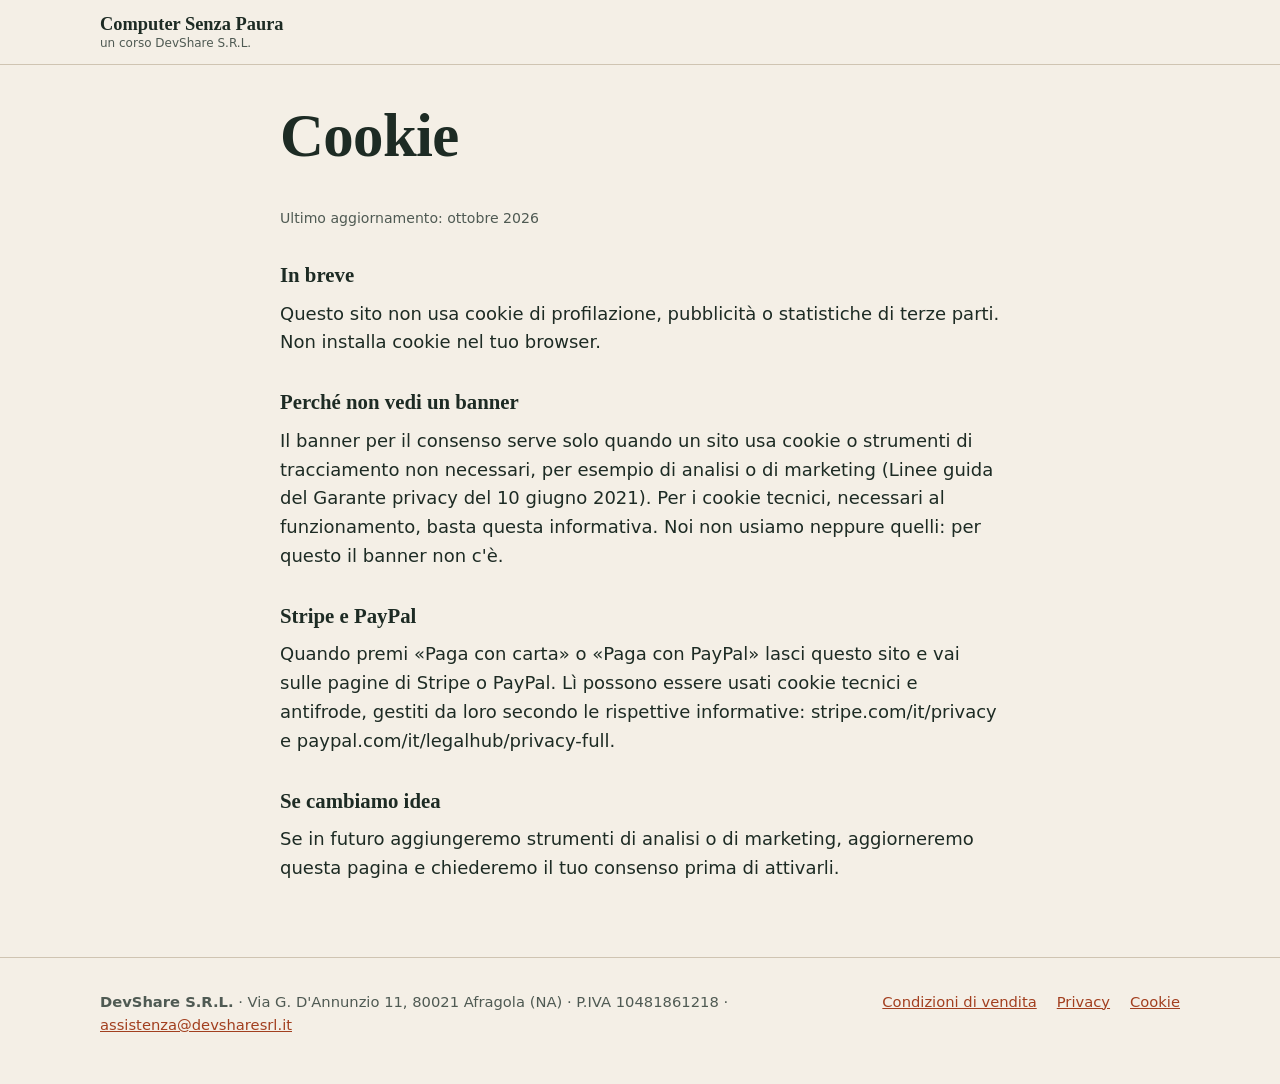
==== vlrifw44kqo34eb7luow/legal/cookie.html @ 760929f6 "static preview" ====
<!doctype html>
<html lang="it">
<head>
<meta charset="utf-8">
<meta name="viewport" content="width=device-width, initial-scale=1">
<meta http-equiv="Content-Security-Policy" content="default-src 'self'; script-src 'self'; style-src 'self'; img-src 'self' data:; font-src 'self'; connect-src 'none'; object-src 'none'; base-uri 'self'; form-action 'none'; upgrade-insecure-requests">
<meta name="referrer" content="strict-origin-when-cross-origin">
<meta name="robots" content="noindex, nofollow, noarchive">
<title>Cookie · Computer Senza Paura</title>
<link rel="icon" href="../assets/favicon.svg" type="image/svg+xml">
<link rel="stylesheet" href="../styles.css">
</head>
<body>
<header class="top"><div class="wrap top-in"><a class="brand" href="../">Computer Senza Paura<small>un corso DevShare S.R.L.</small></a></div></header>
<main class="wrap doc">
<h1>Cookie</h1>
<p class="small">Ultimo aggiornamento: ottobre 2026</p>
<h2>In breve</h2>
<p>Questo sito non usa cookie di profilazione, pubblicità o statistiche di terze parti. Non installa cookie nel tuo browser.</p>
<h2>Perché non vedi un banner</h2>
<p>Il banner per il consenso serve solo quando un sito usa cookie o strumenti di tracciamento non necessari, per esempio di analisi o di marketing (Linee guida del Garante privacy del 10 giugno 2021). Per i cookie tecnici, necessari al funzionamento, basta questa informativa. Noi non usiamo neppure quelli: per questo il banner non c'è.</p>
<h2>Stripe e PayPal</h2>
<p>Quando premi «Paga con carta» o «Paga con PayPal» lasci questo sito e vai sulle pagine di Stripe o PayPal. Lì possono essere usati cookie tecnici e antifrode, gestiti da loro secondo le rispettive informative: stripe.com/it/privacy e paypal.com/it/legalhub/privacy-full.</p>
<h2>Se cambiamo idea</h2>
<p>Se in futuro aggiungeremo strumenti di analisi o di marketing, aggiorneremo questa pagina e chiederemo il tuo consenso prima di attivarli.</p>
</main>
<footer class="foot"><div class="wrap foot-in"><div><p><strong>DevShare S.R.L.</strong> · Via G. D'Annunzio 11, 80021 Afragola (NA) · P.IVA 10481861218 · <a href="mailto:assistenza@devsharesrl.it">assistenza@devsharesrl.it</a></p></div>
<ul class="foot-links"><li><a href="../legal/termini.html">Condizioni di vendita</a></li><li><a href="../legal/privacy.html">Privacy</a></li><li><a href="../legal/cookie.html">Cookie</a></li></ul></div></footer>
</body>
</html>
---- vlrifw44kqo34eb7luow/styles.css ----
:root{--paper:#f4efe6;--paper2:#ebe3d6;--ink:#1d2b24;--muted:#4f5a53;--accent:#c4502b;--accent-d:#a23f1f;--line:#cfc4b2;
--serif:Charter,"Bitstream Charter","Sitka Text",Cambria,Georgia,serif;--sans:system-ui,-apple-system,"Segoe UI",Roboto,"Helvetica Neue",Arial,sans-serif}
*{box-sizing:border-box}
html{-webkit-text-size-adjust:100%}
body{margin:0;background:var(--paper);color:var(--ink);font:18px/1.6 var(--sans)}
img{max-width:100%;height:auto;display:block}
a{color:var(--accent-d)}
h1,h2,h3{font-family:var(--serif);font-weight:700;line-height:1.15;margin:0 0 .6em}
h1{font-size:clamp(2.2rem,8vw,3.8rem);letter-spacing:-.01em}
h2{font-size:clamp(1.5rem,5vw,2.2rem)}
h3{font-size:1.2rem;margin-bottom:.3em}
p{margin:0 0 1em}
.wrap{max-width:1120px;margin:0 auto;padding:0 20px}
.skip{position:absolute;left:-999px}.skip:focus{left:10px;top:10px;background:#fff;padding:8px;z-index:9}
.top{border-bottom:1px solid var(--line);background:var(--paper)}
.top-in{display:flex;justify-content:space-between;align-items:center;min-height:64px;gap:12px}
.brand{font-family:var(--serif);font-weight:700;font-size:1.15rem;color:var(--ink);text-decoration:none;line-height:1.1}
.brand small{display:block;font:400 .75rem var(--sans);color:var(--muted);margin-top:2px}
.top-buy{font-weight:600;font-size:.95rem;color:var(--ink);border:2px solid var(--ink);padding:6px 12px;border-radius:4px;text-decoration:none;white-space:nowrap}
.kicker{text-transform:uppercase;letter-spacing:.08em;font-size:.8rem;font-weight:700;color:var(--accent-d);margin-bottom:.8em}
.hero{display:grid;gap:28px;padding-top:36px;padding-bottom:48px}
.lead{font-size:1.15rem;color:var(--muted);max-width:34em}
.price-row{display:flex;flex-wrap:wrap;align-items:center;gap:16px 22px;margin-top:8px}
.price-note{font-size:.9rem;color:var(--muted);margin:0}
.hero-img img{border-radius:4px;box-shadow:12px 12px 0 var(--paper2)}
.btn{display:inline-block;background:var(--accent);color:#fff;font-weight:700;text-decoration:none;padding:14px 22px;border-radius:4px;border:2px solid var(--accent);font-size:1.05rem;cursor:pointer}
.btn:hover{background:var(--accent-d);border-color:var(--accent-d)}
.btn-alt{background:transparent;color:var(--ink);border-color:var(--ink)}
.btn-alt:hover{background:var(--ink);color:#fff;border-color:var(--ink)}
.btn[aria-disabled=true]{opacity:.4;cursor:not-allowed;pointer-events:none}
.band{background:var(--ink);color:var(--paper);padding:48px 0}
.band a{color:#f0b49b}
.two{display:grid;gap:24px}
.plain{list-style:none;padding:0;margin:0;font-family:var(--serif);font-size:1.15rem}
.plain li{padding:10px 0;border-bottom:1px solid #3a4a41}
.section{padding-top:56px;padding-bottom:56px}
.intro{max-width:40em;color:var(--muted)}
.chapters{list-style:none;padding:0;margin:28px 0 12px;border-top:2px solid var(--ink)}
.chapters li{display:flex;gap:18px;padding:20px 0;border-bottom:1px solid var(--line)}
.chapters .n{font-family:var(--serif);font-size:2.2rem;line-height:1;color:var(--accent);min-width:1.2em}
.chapters p{margin:0;color:var(--muted)}
.small{font-size:.88rem;color:var(--muted)}
.band .small{color:#c9c2b4}
.pages{max-width:760px;display:grid;grid-template-columns:repeat(3,1fr);gap:14px;margin-top:20px}
.page{margin:0}
.page figcaption{font-size:.85rem;color:var(--muted);margin-top:8px}
.ph-in{aspect-ratio:210/297;background:#fff;border:1px solid var(--line);display:flex;flex-direction:column;justify-content:center;align-items:center;text-align:center;padding:10px;font-size:.8rem;gap:4px;background-image:repeating-linear-gradient(0deg,transparent 0 14px,#eee8dd 14px 15px)}
.ph-in b{font-family:var(--serif);font-size:1rem}
.ph-in em{color:var(--accent-d);font-style:normal;font-weight:600}
.checks{list-style:none;padding:0;margin:0}
.checks li{padding:10px 0 10px 30px;position:relative;border-bottom:1px solid #3a4a41}
.checks li::before{content:"";position:absolute;left:4px;top:18px;width:12px;height:7px;border-left:3px solid #f0b49b;border-bottom:3px solid #f0b49b;transform:rotate(-45deg)}
.buy-box{background:#fff;border:2px solid var(--ink);padding:28px 22px;max-width:640px}
.big-price{font-family:var(--serif);font-size:4rem;line-height:1;margin:0 0 .1em}
.consent{margin:22px 0 18px;padding:14px;background:var(--paper);border-left:4px solid var(--accent)}
.consent label{display:flex;gap:12px;font-size:.95rem;cursor:pointer}
.consent input{width:24px;height:24px;flex:none;margin-top:2px;accent-color:var(--accent)}
.pay{display:flex;flex-wrap:wrap;gap:12px;margin-bottom:10px}
.pay .btn{flex:1 1 200px;text-align:center}
details{border-bottom:1px solid var(--line);padding:14px 0}
details:first-of-type{border-top:2px solid var(--ink)}
summary{cursor:pointer;font-weight:600;font-size:1.05rem}
details p{margin:10px 0 0;color:var(--muted)}
.foot{border-top:1px solid var(--line);padding:32px 0;font-size:.92rem;color:var(--muted)}
.foot-in{display:grid;gap:16px}
.foot-links{list-style:none;padding:0;margin:0;display:flex;flex-wrap:wrap;gap:8px 20px}
.doc{max-width:760px;padding-top:36px;padding-bottom:56px}
.doc h2{font-size:1.3rem;margin-top:1.6em}
.download{background:#fff;border:2px solid var(--ink);padding:24px;margin:24px 0}
:focus-visible{outline:3px solid var(--accent);outline-offset:2px}
@media (min-width:900px){
 .hero{grid-template-columns:1.05fr 1fr;align-items:center;padding-top:64px;padding-bottom:80px}
 .two{grid-template-columns:1fr 1fr;gap:56px}
 .foot-in{grid-template-columns:1fr auto}
}
@media (max-width:420px){.pages{grid-template-columns:repeat(3,1fr);gap:8px}.ph-in{font-size:.65rem}}
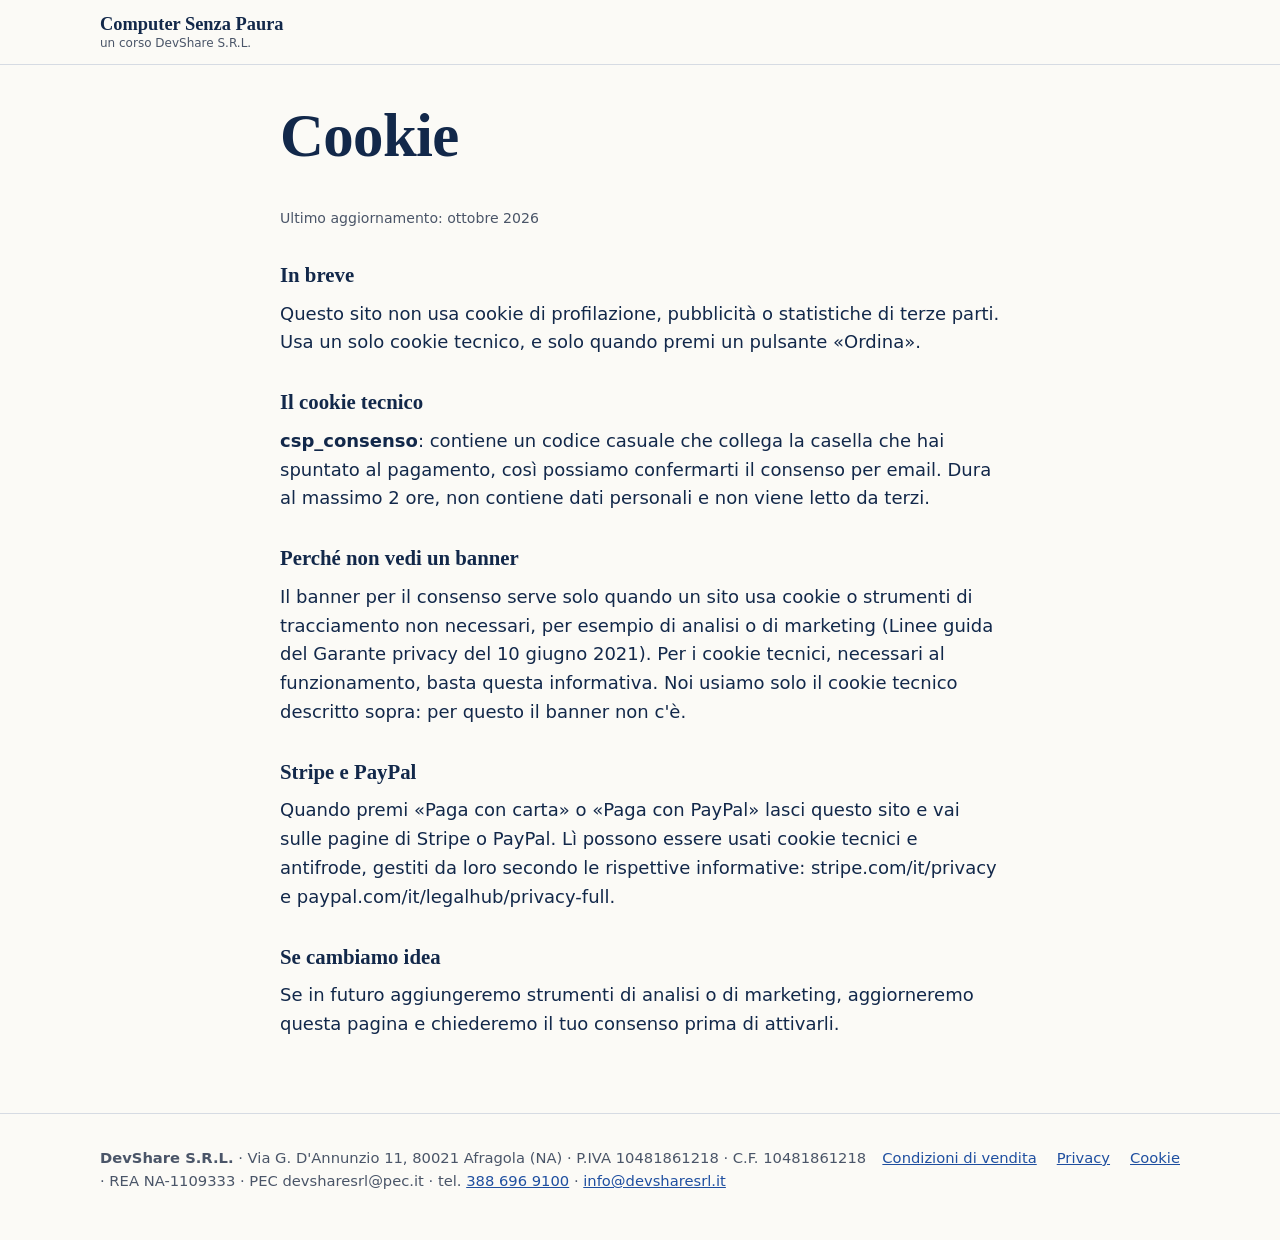
==== commit 0ce05776: "update preview" ====
--- a/vlrifw44kqo34eb7luow/legal/cookie.html
+++ b/vlrifw44kqo34eb7luow/legal/cookie.html
@@ -3,9 +3,10 @@
 <head>
 <meta charset="utf-8">
 <meta name="viewport" content="width=device-width, initial-scale=1">
-<meta http-equiv="Content-Security-Policy" content="default-src 'self'; script-src 'self'; style-src 'self'; img-src 'self' data:; font-src 'self'; connect-src 'none'; object-src 'none'; base-uri 'self'; form-action 'none'; upgrade-insecure-requests">
+<meta http-equiv="Content-Security-Policy" content="default-src 'self'; script-src 'self'; style-src 'self'; img-src 'self' data:; font-src 'self'; connect-src 'self'; object-src 'none'; base-uri 'self'; form-action 'none'; upgrade-insecure-requests">
 <meta name="referrer" content="strict-origin-when-cross-origin">
 <meta name="robots" content="noindex, nofollow, noarchive">
+<meta name="description" content="Cookie di Computer Senza Paura: un solo cookie tecnico, nessun tracker, nessun banner.">
 <title>Cookie · Computer Senza Paura</title>
 <link rel="icon" href="../assets/favicon.svg" type="image/svg+xml">
 <link rel="stylesheet" href="../styles.css">
@@ -16,15 +17,17 @@
 <h1>Cookie</h1>
 <p class="small">Ultimo aggiornamento: ottobre 2026</p>
 <h2>In breve</h2>
-<p>Questo sito non usa cookie di profilazione, pubblicità o statistiche di terze parti. Non installa cookie nel tuo browser.</p>
+<p>Questo sito non usa cookie di profilazione, pubblicità o statistiche di terze parti. Usa un solo cookie tecnico, e solo quando premi un pulsante «Ordina».</p>
+<h2>Il cookie tecnico</h2>
+<p><strong>csp_consenso</strong>: contiene un codice casuale che collega la casella che hai spuntato al pagamento, così possiamo confermarti il consenso per email. Dura al massimo 2 ore, non contiene dati personali e non viene letto da terzi.</p>
 <h2>Perché non vedi un banner</h2>
-<p>Il banner per il consenso serve solo quando un sito usa cookie o strumenti di tracciamento non necessari, per esempio di analisi o di marketing (Linee guida del Garante privacy del 10 giugno 2021). Per i cookie tecnici, necessari al funzionamento, basta questa informativa. Noi non usiamo neppure quelli: per questo il banner non c'è.</p>
+<p>Il banner per il consenso serve solo quando un sito usa cookie o strumenti di tracciamento non necessari, per esempio di analisi o di marketing (Linee guida del Garante privacy del 10 giugno 2021). Per i cookie tecnici, necessari al funzionamento, basta questa informativa. Noi usiamo solo il cookie tecnico descritto sopra: per questo il banner non c'è.</p>
 <h2>Stripe e PayPal</h2>
 <p>Quando premi «Paga con carta» o «Paga con PayPal» lasci questo sito e vai sulle pagine di Stripe o PayPal. Lì possono essere usati cookie tecnici e antifrode, gestiti da loro secondo le rispettive informative: stripe.com/it/privacy e paypal.com/it/legalhub/privacy-full.</p>
 <h2>Se cambiamo idea</h2>
 <p>Se in futuro aggiungeremo strumenti di analisi o di marketing, aggiorneremo questa pagina e chiederemo il tuo consenso prima di attivarli.</p>
 </main>
-<footer class="foot"><div class="wrap foot-in"><div><p><strong>DevShare S.R.L.</strong> · Via G. D'Annunzio 11, 80021 Afragola (NA) · P.IVA 10481861218 · <a href="mailto:assistenza@devsharesrl.it">assistenza@devsharesrl.it</a></p></div>
+<footer class="foot"><div class="wrap foot-in"><div><p><strong>DevShare S.R.L.</strong> · Via G. D'Annunzio 11, 80021 Afragola (NA) · P.IVA 10481861218 · C.F. 10481861218 · REA NA-1109333 · PEC devsharesrl@pec.it · tel. <a href="tel:+393886969100">388 696 9100</a> · <a href="mailto:info@devsharesrl.it">info@devsharesrl.it</a></p></div>
 <ul class="foot-links"><li><a href="../legal/termini.html">Condizioni di vendita</a></li><li><a href="../legal/privacy.html">Privacy</a></li><li><a href="../legal/cookie.html">Cookie</a></li></ul></div></footer>
 </body>
 </html>
--- a/vlrifw44kqo34eb7luow/styles.css
+++ b/vlrifw44kqo34eb7luow/styles.css
@@ -1,4 +1,4 @@
-:root{--paper:#f4efe6;--paper2:#ebe3d6;--ink:#1d2b24;--muted:#4f5a53;--accent:#c4502b;--accent-d:#a23f1f;--line:#cfc4b2;
+:root{--paper:#fbfaf6;--paper2:#e9edf3;--ink:#12284a;--muted:#4a5568;--accent:#f2c94c;--accent-d:#1f4fa0;--line:#d6dbe3;
 --serif:Charter,"Bitstream Charter","Sitka Text",Cambria,Georgia,serif;--sans:system-ui,-apple-system,"Segoe UI",Roboto,"Helvetica Neue",Arial,sans-serif}
 *{box-sizing:border-box}
 html{-webkit-text-size-adjust:100%}
@@ -23,24 +23,26 @@
 .price-row{display:flex;flex-wrap:wrap;align-items:center;gap:16px 22px;margin-top:8px}
 .price-note{font-size:.9rem;color:var(--muted);margin:0}
 .hero-img img{border-radius:4px;box-shadow:12px 12px 0 var(--paper2)}
-.btn{display:inline-block;background:var(--accent);color:#fff;font-weight:700;text-decoration:none;padding:14px 22px;border-radius:4px;border:2px solid var(--accent);font-size:1.05rem;cursor:pointer}
-.btn:hover{background:var(--accent-d);border-color:var(--accent-d)}
+.btn{display:inline-block;background:var(--accent);color:var(--ink);font-weight:700;text-decoration:none;padding:14px 22px;border-radius:4px;border:2px solid var(--accent);font-size:1.05rem;cursor:pointer}
+.btn:hover{background:#e0b42e;border-color:#e0b42e}
 .btn-alt{background:transparent;color:var(--ink);border-color:var(--ink)}
 .btn-alt:hover{background:var(--ink);color:#fff;border-color:var(--ink)}
-.btn[aria-disabled=true]{opacity:.4;cursor:not-allowed;pointer-events:none}
+.btn:disabled{opacity:.45;cursor:not-allowed}
+button.btn{font-family:inherit;line-height:1.3}
+.iva{font:600 1rem var(--sans);color:var(--muted);vertical-align:middle}
 .band{background:var(--ink);color:var(--paper);padding:48px 0}
-.band a{color:#f0b49b}
+.band a{color:#f2c94c}
 .two{display:grid;gap:24px}
 .plain{list-style:none;padding:0;margin:0;font-family:var(--serif);font-size:1.15rem}
-.plain li{padding:10px 0;border-bottom:1px solid #3a4a41}
+.plain li{padding:10px 0;border-bottom:1px solid #2c4470}
 .section{padding-top:56px;padding-bottom:56px}
 .intro{max-width:40em;color:var(--muted)}
 .chapters{list-style:none;padding:0;margin:28px 0 12px;border-top:2px solid var(--ink)}
 .chapters li{display:flex;gap:18px;padding:20px 0;border-bottom:1px solid var(--line)}
-.chapters .n{font-family:var(--serif);font-size:2.2rem;line-height:1;color:var(--accent);min-width:1.2em}
+.chapters .n{font-family:var(--serif);font-size:2rem;line-height:1;color:var(--accent-d);min-width:1.2em}
 .chapters p{margin:0;color:var(--muted)}
 .small{font-size:.88rem;color:var(--muted)}
-.band .small{color:#c9c2b4}
+.band .small{color:#c4cddb}
 .pages{max-width:760px;display:grid;grid-template-columns:repeat(3,1fr);gap:14px;margin-top:20px}
 .page{margin:0}
 .page figcaption{font-size:.85rem;color:var(--muted);margin-top:8px}
@@ -48,13 +50,15 @@
 .ph-in b{font-family:var(--serif);font-size:1rem}
 .ph-in em{color:var(--accent-d);font-style:normal;font-weight:600}
 .checks{list-style:none;padding:0;margin:0}
-.checks li{padding:10px 0 10px 30px;position:relative;border-bottom:1px solid #3a4a41}
-.checks li::before{content:"";position:absolute;left:4px;top:18px;width:12px;height:7px;border-left:3px solid #f0b49b;border-bottom:3px solid #f0b49b;transform:rotate(-45deg)}
+.checks li{padding:10px 0 10px 30px;position:relative;border-bottom:1px solid #2c4470}
+.checks li::before{content:"";position:absolute;left:4px;top:18px;width:12px;height:7px;border-left:3px solid #f2c94c;border-bottom:3px solid #f2c94c;transform:rotate(-45deg)}
 .buy-box{background:#fff;border:2px solid var(--ink);padding:28px 22px;max-width:640px}
 .big-price{font-family:var(--serif);font-size:4rem;line-height:1;margin:0 0 .1em}
-.consent{margin:22px 0 18px;padding:14px;background:var(--paper);border-left:4px solid var(--accent)}
-.consent label{display:flex;gap:12px;font-size:.95rem;cursor:pointer}
-.consent input{width:24px;height:24px;flex:none;margin-top:2px;accent-color:var(--accent)}
+.consent{margin:22px 0 18px;padding:14px;background:var(--paper);border-left:4px solid var(--ink)}
+.consent{display:flex;gap:12px;align-items:flex-start}.consent label{font-size:.95rem;cursor:pointer}
+.consent input{width:26px;height:26px;flex:none;margin:2px 0 0;accent-color:var(--ink)}
+.consent input:focus-visible{outline:3px solid var(--accent-d);outline-offset:3px}
+.demo{background:#fff3c4;border:2px dashed var(--ink);padding:12px 16px;margin:16px 0}
 .pay{display:flex;flex-wrap:wrap;gap:12px;margin-bottom:10px}
 .pay .btn{flex:1 1 200px;text-align:center}
 details{border-bottom:1px solid var(--line);padding:14px 0}
@@ -67,10 +71,15 @@
 .doc{max-width:760px;padding-top:36px;padding-bottom:56px}
 .doc h2{font-size:1.3rem;margin-top:1.6em}
 .download{background:#fff;border:2px solid var(--ink);padding:24px;margin:24px 0}
-:focus-visible{outline:3px solid var(--accent);outline-offset:2px}
+:focus-visible{outline:3px solid var(--accent-d);outline-offset:2px}
 @media (min-width:900px){
  .hero{grid-template-columns:1.05fr 1fr;align-items:center;padding-top:64px;padding-bottom:80px}
  .two{grid-template-columns:1fr 1fr;gap:56px}
  .foot-in{grid-template-columns:1fr auto}
 }
 @media (max-width:420px){.pages{grid-template-columns:repeat(3,1fr);gap:8px}.ph-in{font-size:.65rem}}
+
+.chapters{columns:1}
+@media (min-width:900px){.chapters{display:grid;grid-template-columns:1fr 1fr;column-gap:48px}}
+.page img{border:1px solid var(--line);box-shadow:4px 4px 0 var(--paper2)}
+.links{list-style:none;padding:0;margin:0;display:flex;flex-wrap:wrap;gap:10px 24px;font-weight:600}
